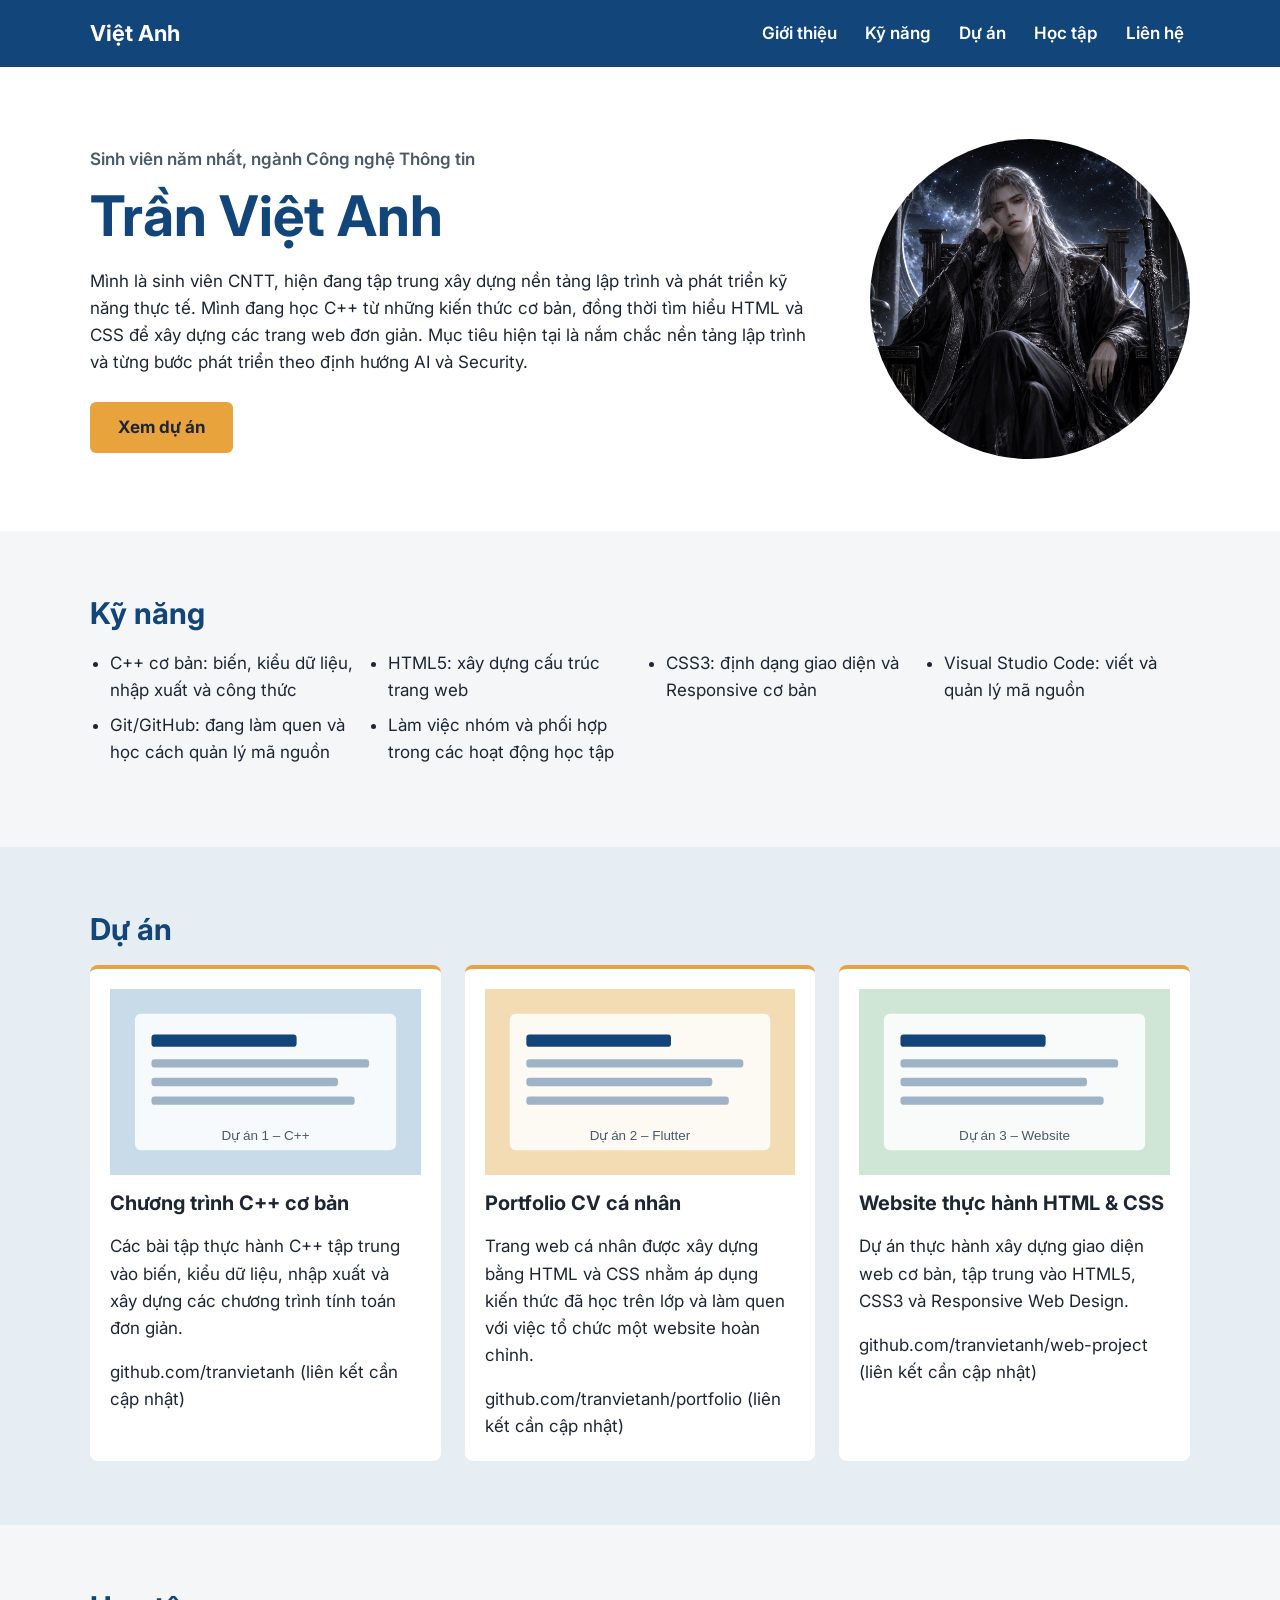
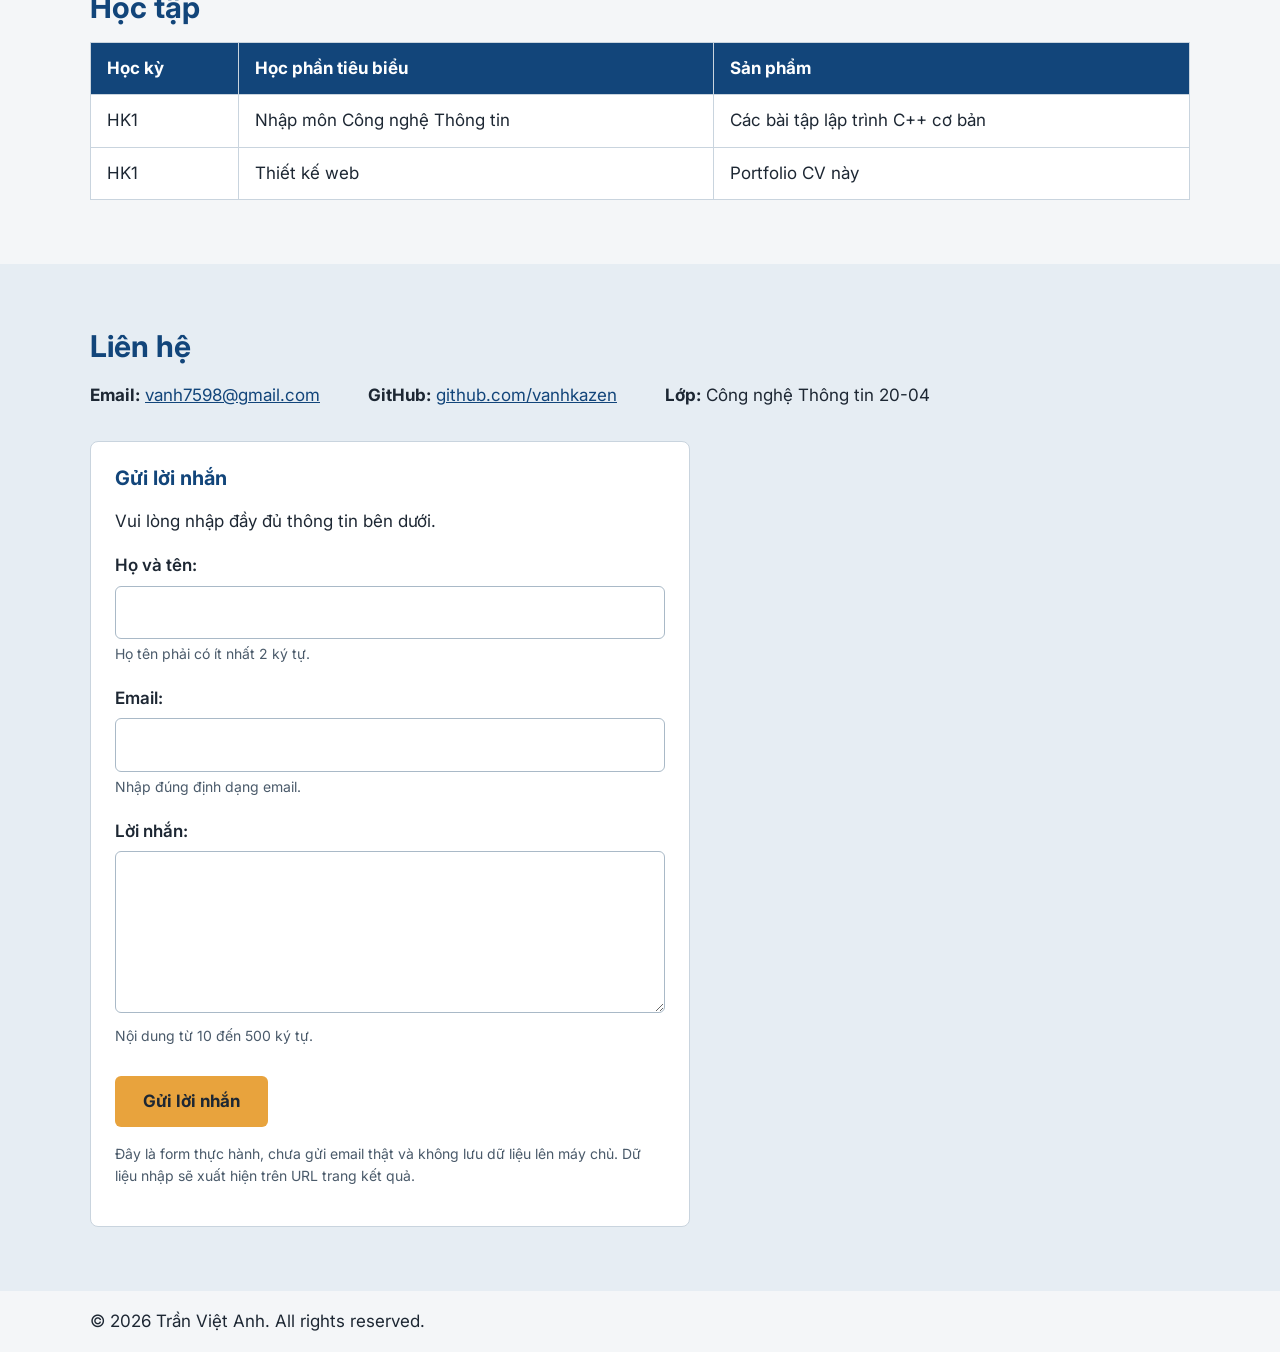
==== index.html @ d1bcacb1 "Add files via upload" ====
<!doctype html>
<html lang="vi">

<head>
  <meta charset="UTF-8" />
  <meta name="viewport" content="width=device-width, initial-scale=1.0" />
  <title>Trần Việt Anh - Portfolio CV</title>
  <link rel="preconnect" href="https://fonts.googleapis.com" />
  <link rel="stylesheet" href="https://fonts.googleapis.com/css2?family=Inter:wght@400;500;600;700&display=swap" />
  <link rel="stylesheet" href="css/style.css" />
</head>

<body>
  <header class="site-header">
    <div class="container">
      <a class="logo" href="#gioi-thieu">Việt Anh</a>
      <nav aria-label="Menu chính">
        <ul class="menu">
          <li><a href="#gioi-thieu">Giới thiệu</a></li>
          <li><a href="#ky-nang">Kỹ năng</a></li>
          <li><a href="#du-an">Dự án</a></li>
          <li><a href="#hoc-tap">Học tập</a></li>
          <li><a href="#lien-he">Liên hệ</a></li>
        </ul>
      </nav>
    </div>
  </header>

  <main id="noi-dung">
    <section id="gioi-thieu" class="hero">
      <div class="container hero-inner">
        <div class="hero-text">
          <p class="hero-role">
            Sinh viên năm nhất, ngành Công nghệ Thông tin
          </p>

          <h1>Trần Việt Anh</h1>

          <p>
            Mình là sinh viên CNTT, hiện đang tập trung xây dựng nền tảng lập
            trình và phát triển kỹ năng thực tế. Mình đang học C++ từ những
            kiến thức cơ bản, đồng thời tìm hiểu HTML và CSS để xây dựng các
            trang web đơn giản. Mục tiêu hiện tại là nắm chắc nền tảng lập
            trình và từng bước phát triển theo định hướng AI và Security.
          </p>

          <a class="button" href="#du-an">Xem dự án</a>
        </div>

        <img class="avatar" src="assets/791975572_1060704449904978_7434436045093909714_n.jpg"
          alt="Ảnh đại diện minh họa của Trần Việt Anh" />
      </div>
    </section>

    <section id="ky-nang" class="section">
      <div class="container">
        <h2>Kỹ năng</h2>

        <ul class="skills">
          <li>C++ cơ bản: biến, kiểu dữ liệu, nhập xuất và công thức</li>
          <li>HTML5: xây dựng cấu trúc trang web</li>
          <li>CSS3: định dạng giao diện và Responsive cơ bản</li>
          <li>Visual Studio Code: viết và quản lý mã nguồn</li>
          <li>Git/GitHub: đang làm quen và học cách quản lý mã nguồn</li>
          <li>Làm việc nhóm và phối hợp trong các hoạt động học tập</li>
        </ul>
      </div>
    </section>

    <section id="du-an" class="section section-alt">
      <div class="container">
        <h2>Dự án</h2>

        <div class="projects">
          <article class="card">
            <img src="assets/du-an-1.svg" alt="Giao diện dòng lệnh của chương trình C++" />

            <h3>Chương trình C++ cơ bản</h3>

            <p>
              Các bài tập thực hành C++ tập trung vào biến, kiểu dữ liệu, nhập
              xuất và xây dựng các chương trình tính toán đơn giản.
            </p>

            <span class="pending-link">
              github.com/tranvietanh (liên kết cần cập nhật)
            </span>
          </article>

          <article class="card">
            <img src="assets/du-an-2.svg" alt="Giao diện trang web cá nhân" />

            <h3>Portfolio CV cá nhân</h3>

            <p>
              Trang web cá nhân được xây dựng bằng HTML và CSS nhằm áp dụng
              kiến thức đã học trên lớp và làm quen với việc tổ chức một
              website hoàn chỉnh.
            </p>

            <span class="pending-link">
              github.com/tranvietanh/portfolio (liên kết cần cập nhật)
            </span>
          </article>

          <article class="card">
            <img src="assets/du-an-3.svg" alt="Trang web thực hành HTML và CSS" />

            <h3>Website thực hành HTML & CSS</h3>

            <p>
              Dự án thực hành xây dựng giao diện web cơ bản, tập trung vào
              HTML5, CSS3 và Responsive Web Design.
            </p>

            <span class="pending-link">
              github.com/tranvietanh/web-project (liên kết cần cập nhật)
            </span>
          </article>
        </div>
      </div>
    </section>

    <section id="hoc-tap" class="section">
      <div class="container">
        <h2>Học tập</h2>

        <table class="study">
          <thead>
            <tr>
              <th>Học kỳ</th>
              <th>Học phần tiêu biểu</th>
              <th>Sản phẩm</th>
            </tr>
          </thead>

          <tbody>
            <tr>
              <td>HK1</td>
              <td>Nhập môn Công nghệ Thông tin</td>
              <td>Các bài tập lập trình C++ cơ bản</td>
            </tr>

            <tr>
              <td>HK1</td>
              <td>Thiết kế web</td>
              <td>Portfolio CV này</td>
            </tr>
          </tbody>
        </table>
      </div>
    </section>


    <section id="lien-he" class="section section-alt">
      <div class="container">
        <h2>Liên hệ</h2>

        <ul class="contact">
          <li>
            <strong>Email:</strong>
            <a href="mailto:vanh7598@gmail.com">
              vanh7598@gmail.com
            </a>
          </li>

          <li>
            <strong>GitHub:</strong>
            <a href="https://github.com/vanhkazen" target="_blank" rel="noopener noreferrer">
              github.com/vanhkazen
            </a>
          </li>

          <li>
            <strong>Lớp:</strong> Công nghệ Thông tin 20-04
          </li>
        </ul>

        <!-- Form liên hệ - Lab 5 -->
        <form action="ket-qua.html" method="get" class="contact-form">
          <h3>Gửi lời nhắn</h3>
          <p>Vui lòng nhập đầy đủ thông tin bên dưới.</p>

          <div class="form-group">
            <label for="fullname">Họ và tên:</label>
            <input type="text" id="fullname" name="fullname" minlength="2" required aria-describedby="fullname-help" />
            <small id="fullname-help">
              Họ tên phải có ít nhất 2 ký tự.
            </small>
          </div>

          <div class="form-group">
            <label for="email">Email:</label>
            <input type="email" id="email" name="email" required aria-describedby="email-help" />
            <small id="email-help">
              Nhập đúng định dạng email.
            </small>
          </div>

          <div class="form-group">
            <label for="message">Lời nhắn:</label>
            <textarea id="message" name="message" rows="5" minlength="10" maxlength="500" required
              aria-describedby="message-help"></textarea>
            <small id="message-help">
              Nội dung từ 10 đến 500 ký tự.
            </small>
          </div>

          <button type="submit" class="button">
            Gửi lời nhắn
          </button>

          <p class="form-note">
            Đây là form thực hành, chưa gửi email thật
            và không lưu dữ liệu lên máy chủ.
            Dữ liệu nhập sẽ xuất hiện trên URL trang kết quả.
          </p>
        </form>
      </div>
    </section>

  </main>

  <footer class="site-footer">
    <div class="container">
      <p>© 2026 Trần Việt Anh. All rights reserved.</p>
    </div>
  </footer>
</body>

</html>
---- css/style.css ----
﻿
/* PORTFOLIO V5 - TRAN VIET ANH
   Nang cap tu CSS cu theo yeu cau Lab 5
*/
*,
*::before,
*::after {
  box-sizing: border-box;
}

html {
  scroll-behavior: smooth;
}

body {
  width: 100%;
  min-width: 0;
  margin: 0;
  font-family: "Inter", "Segoe UI", Arial, sans-serif;
  font-size: 1.0625rem;
  line-height: 1.6;
  color: #1d2733;
  background: #f4f6f8;
}

h1,
h2,
h3 {
  line-height: 1.25;
  margin: 0 0 1rem;
}

h2 {
  font-size: 1.875rem;
  color: #12457a;
}

a {
  color: #12457a;
}

a:focus-visible,
button:focus-visible,
input:focus-visible,
textarea:focus-visible {
  outline: 0.1875rem solid #e8a33d;
  outline-offset: 0.1875rem;
}

.container {
  width: 100%;
  max-width: 1148px;
  margin: 0 auto;
  padding: 0 1.5rem;
}

.section {
  padding: 4rem 0;
}

.section-alt {
  background: #e6edf3;
}

.site-header {
  background: #12457a;
  padding: 1rem 0;
}

.site-header .container {
  display: flex;
  justify-content: space-between;
  align-items: center;
  flex-wrap: wrap;
  gap: 1rem;
}

.logo {
  color: #ffffff;
  font-size: 1.375rem;
  font-weight: 700;
  text-decoration: none;
}

.menu {
  display: flex;
  gap: 0 1rem;
  list-style: none;
  flex-wrap: wrap;
  margin: 0;
  padding: 0;
  white-space: nowrap;
}

.menu a {
  display: inline-block;
  color: #ffffff;
  text-decoration: none;
  font-weight: 600;
  padding: 0.25rem 0.375rem;
  border-radius: 0.25rem;
  transition: background-color 180ms ease;
}

.menu a:hover {
  background-color: #28639b;
  text-decoration: underline;
}

.hero {
  background: #ffffff;
  padding: 4.5rem 0;
}

.hero-inner {
  display: flex;
  align-items: center;
  gap: 4rem;
  flex-wrap: wrap;
}

.hero-text {
  flex: 1;
  min-width: 0;
}

.hero-role {
  color: #4a5a6a;
  font-weight: 600;
  margin: 0 0 0.5rem;
}

.hero h1 {
  font-size: 3.5rem;
  color: #12457a;
}

.button {
  display: inline-block;
  margin-top: 0.5rem;
  padding: 0.75rem 1.75rem;
  background: #e8a33d;
  color: #1d2733;
  font: inherit;
  font-weight: 700;
  text-decoration: none;
  border: none;
  border-radius: 0.375rem;
  cursor: pointer;
  transition: background-color 180ms ease,
              transform 180ms ease;
}

.button:hover {
  background: #f4ba63;
  color: #1d2733;
}

.button:active {
  transform: translateY(0.0625rem);
}

.img {
  max-width: 100%;
  height: auto;
}

.avatar {
  width: 20rem;
  height: 20rem;
  max-width: 100%;
  border-radius: 50%;
  object-fit: cover;
}

.skills {
  display: grid;
  grid-template-columns: repeat(auto-fit, minmax(13.75rem, 1fr));
  gap: 0.5rem 2rem;
  padding-left: 1.25rem;
}

.projects {
  display: grid;
  grid-template-columns: repeat(auto-fit, minmax(15.625rem, 1fr));
  gap: 1.5rem;
}

.card {
  background: #ffffff;
  padding: 1.25rem;
  border-radius: 0.5rem;
  border-top: 0.25rem solid #e8a33d;
  transition: transform 180ms ease,
              box-shadow 180ms ease;
}

.card:hover,
.card:focus-within {
  transform: translateY(-0.25rem);
  box-shadow: 0 0.375rem 1rem rgba(0, 0, 0, 0.12);
}

.card a {
  overflow-wrap: anywhere;
}

.card img {
  width: 100%;
  max-width: 100%;
  height: auto;
  display: block;
  margin-bottom: 1rem;
}

.card h3 {
  font-size: 1.25rem;
}

.study {
  width: 100%;
  border-collapse: collapse;
  background: #ffffff;
}

.study th,
.study td {
  padding: 0.75rem 1rem;
  border: 0.0625rem solid #c9d4de;
  text-align: left;
}

.study th {
  background: #12457a;
  color: #ffffff;
}

.contact {
  display: flex;
  gap: 3rem;
  list-style: none;
  padding: 0;
  flex-wrap: wrap;
}

.contact-form {
  max-width: 37.5rem;
  margin-top: 2rem;
  padding: 1.5rem;
  background: #ffffff;
  border: 0.0625rem solid #c9d4de;
  border-radius: 0.5rem;
}

.contact-form h3 {
  color: #12457a;
}

.form-group {
  margin-bottom: 1.25rem;
}

.form-group label {
  display: block;
  margin-bottom: 0.375rem;
  font-weight: 600;
}

.form-group input,
.form-group textarea {
  width: 100%;
  min-width: 0;
  box-sizing: border-box;
  padding: 0.75rem;
  border: 0.0625rem solid #a9b9c7;
  border-radius: 0.375rem;
  font: inherit;
  background: #ffffff;
  color: #1d2733;
}

.form-group textarea {
  resize: vertical;
}

.form-group input:focus-visible,
.form-group textarea:focus-visible {
  border-color: #12457a;
  outline: 0.1875rem solid #e8a33d;
  outline-offset: 0.1875rem;
}

.form-group input:focus:invalid:not(:placeholder-shown),
.form-group textarea:focus:invalid:not(:placeholder-shown) {
  border-color: #b34343;
}

.form-group small {
  display: block;
  margin-top: 0.25rem;
  color: #4a5a6a;
  font-size: 0.875rem;
}

.form-note {
  margin-top: 1rem;
  font-size: 0.875rem;
  color: #4a5a6a;
}

.site-footer .container {
  display: flex;
  justify-content: space-between;
  align-items: center;
  flex-wrap: wrap;
  gap: 1rem;
}

@media (max-width: 768px) {
  .section {
    padding: 3rem 0;
  }

  .hero {
    padding: 3.5rem 0;
  }

  .hero-inner {
    gap: 2.5rem;
  }

  .hero h1 {
    font-size: 2.75rem;
  }

  .avatar {
    width: 16.25rem;
    height: 16.25rem;
  }

  .menu {
    gap: 1.25rem;
  }

  .study th,
  .study td {
    padding: 0.625rem 0.75rem;
  }
}

@media (max-width: 480px) {
  body {
    font-size: 1rem;
  }

  .container {
    padding: 0 1rem;
  }

  .site-header .container {
    flex-direction: column;
    align-items: flex-start;
  }

  .menu {
    flex-wrap: wrap;
    gap: 0.75rem 1.25rem;
    white-space: normal;
  }

  .hero-inner {
    flex-direction: column;
    align-items: center;
    text-align: center;
    gap: 2rem;
  }

  .hero h1 {
    font-size: 2.25rem;
  }

  .avatar {
    width: 13.75rem;
    height: 13.75rem;
  }

  .button {
    padding: 0.625rem 1.375rem;
  }

  .section {
    padding: 2.5rem 0;
  }

  h2 {
    font-size: 1.625rem;
  }

  .contact {
    flex-direction: column;
    gap: 0.75rem;
  }

  .contact-form {
    padding: 1rem;
  }
}
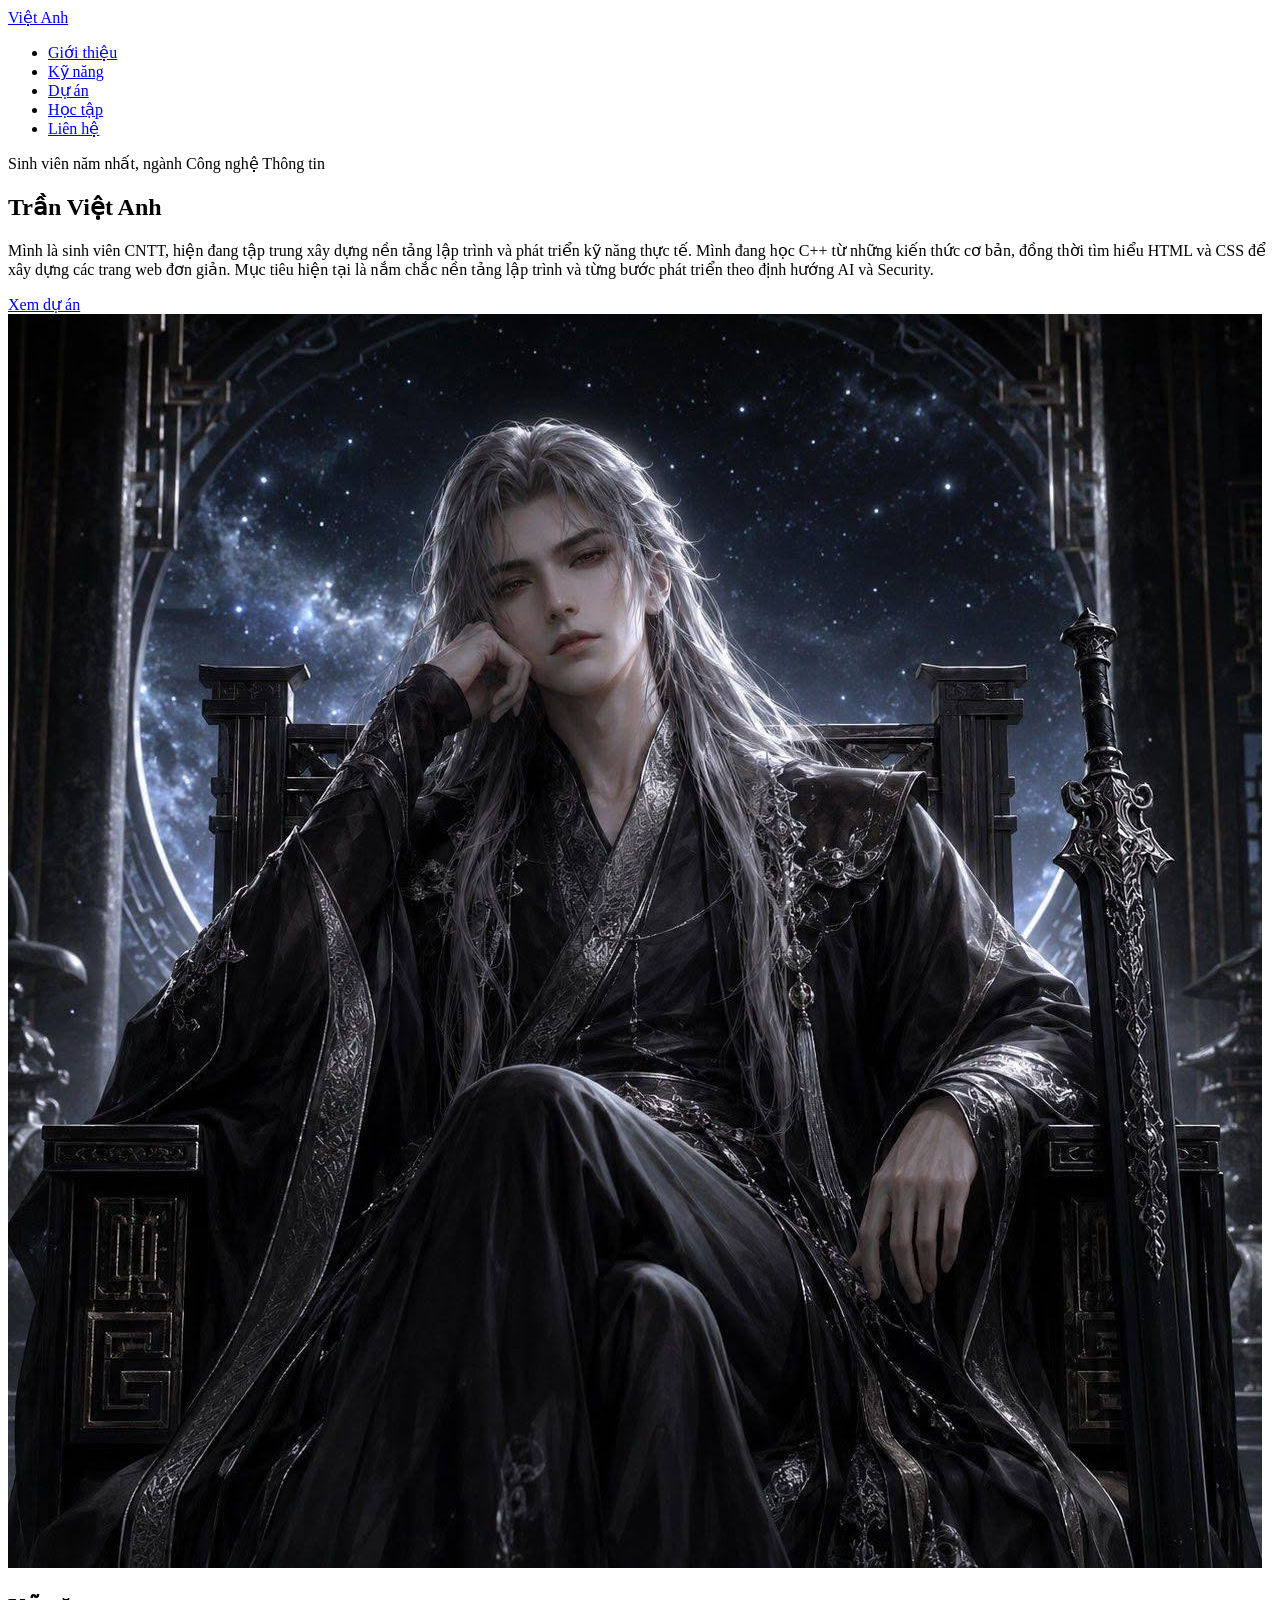
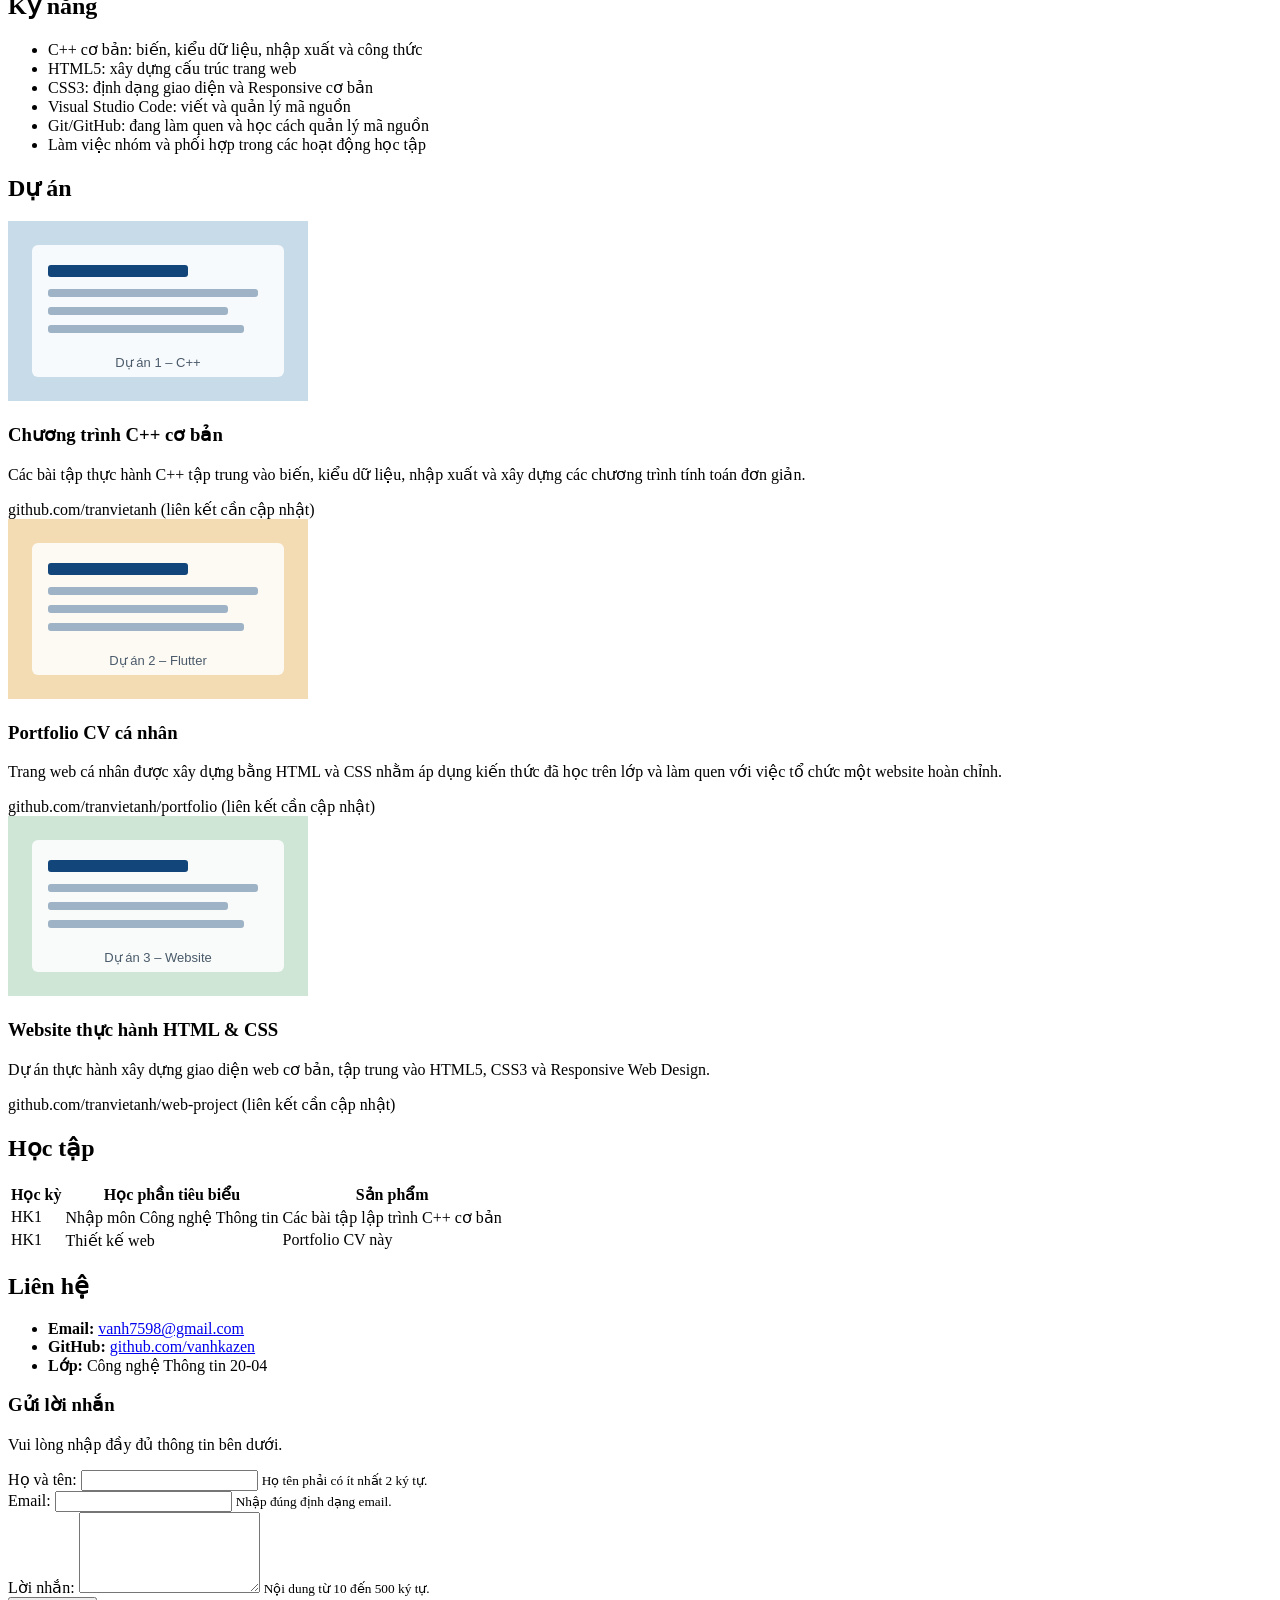
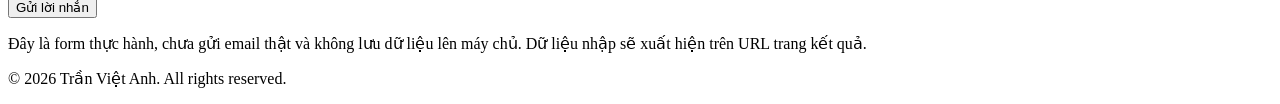
==== commit 2b0f1cc6: "chore: Luu ban ma nguon Portfolio goc truoc khi cai tien UI v7" ====
--- a/index.html
+++ b/index.html
@@ -7,7 +7,7 @@
   <title>Trần Việt Anh - Portfolio CV</title>
   <link rel="preconnect" href="https://fonts.googleapis.com" />
   <link rel="stylesheet" href="https://fonts.googleapis.com/css2?family=Inter:wght@400;500;600;700&display=swap" />
-  <link rel="stylesheet" href="css/style.css" />
+  <link rel="stylesheet" href="D:\CNTT20-04\portfolio\css\style.css" />
 </head>
 
 <body>
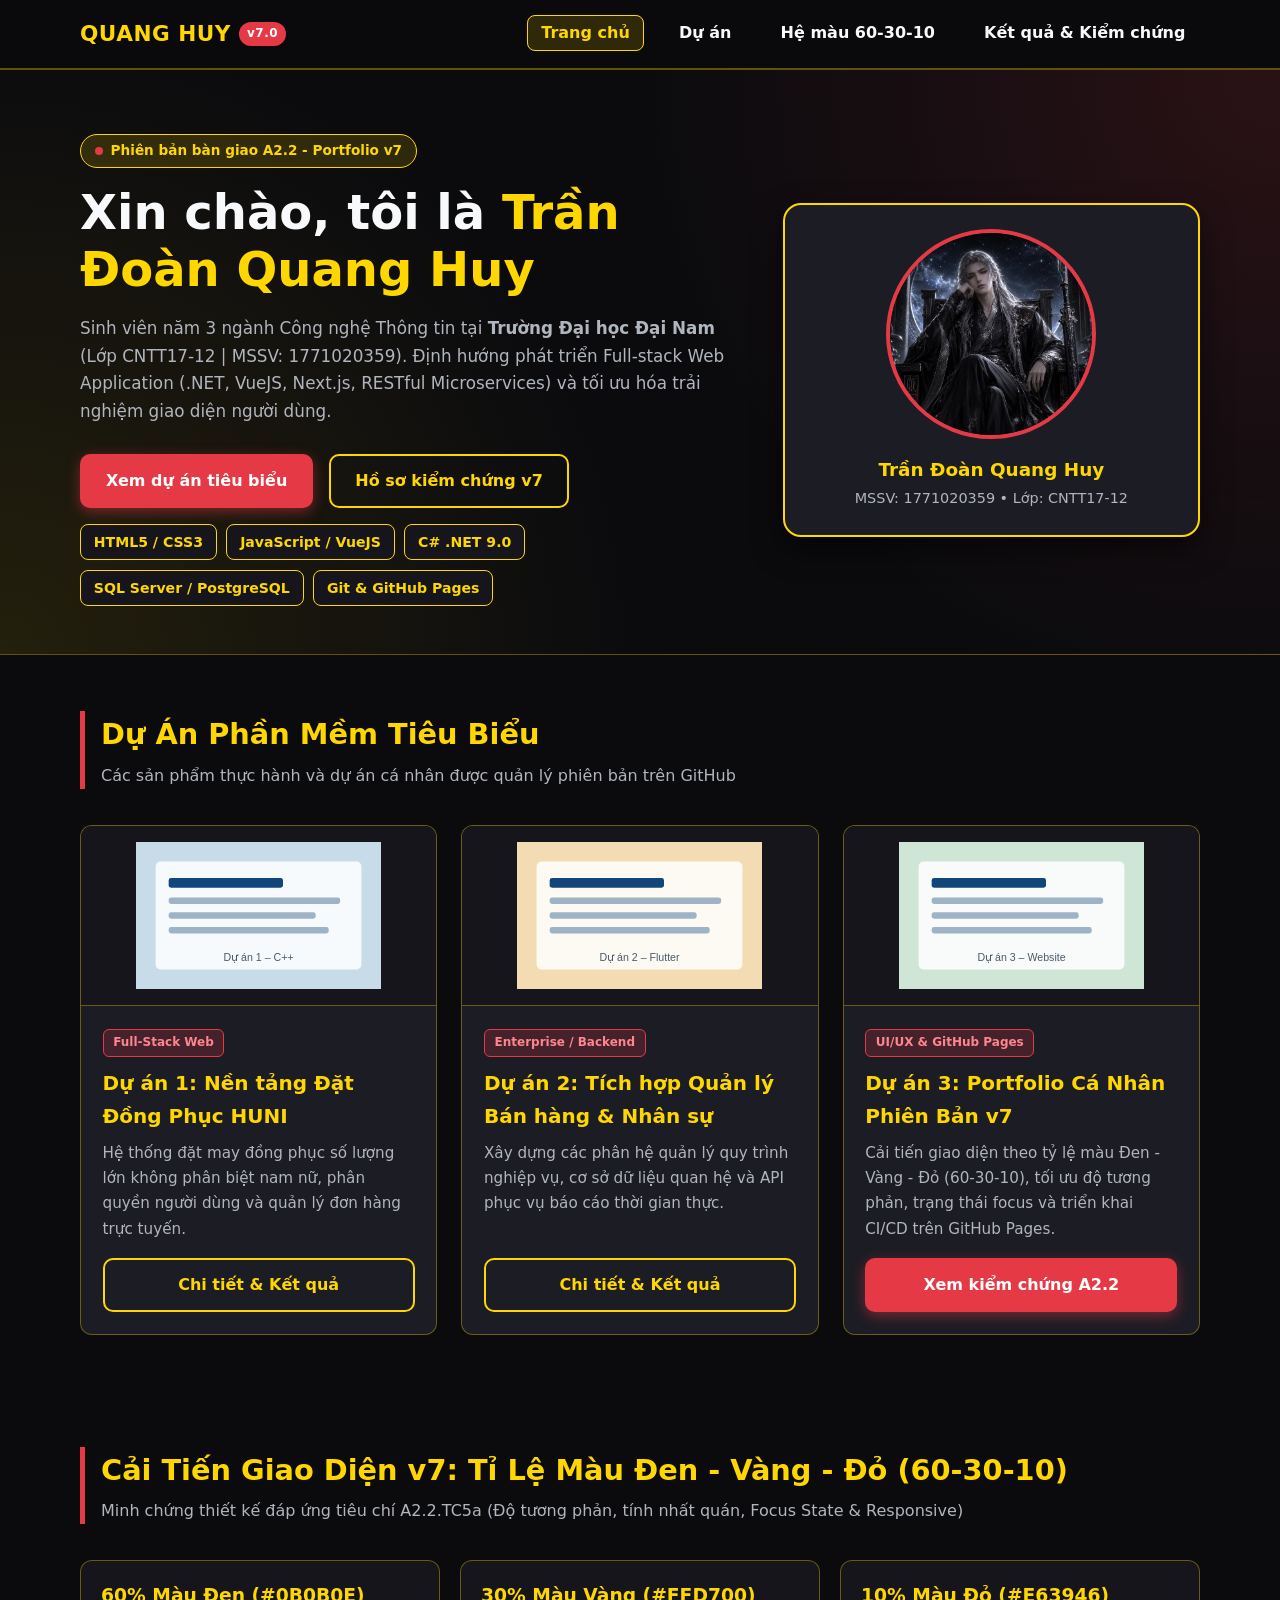
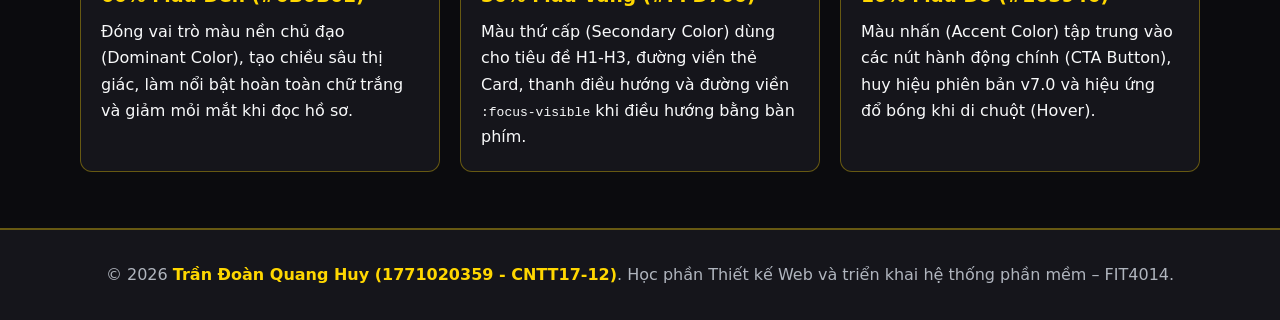
==== commit ee15df69: "feat(html): Cap nhat cau truc index.html va ket-qua.html dong bo giao dien v7" ====
--- a/index.html
+++ b/index.html
@@ -1,231 +1,155 @@
-<!doctype html>
+<!DOCTYPE html>
 <html lang="vi">
+<head>
+  <meta charset="UTF-8">
+  <meta name="viewport" content="width=device-width, initial-scale=1.0">
+  <title>Portfolio v7 | Trần Đoàn Quang Huy - FIT4014</title>
+  <link rel="stylesheet" href="./css/style.css">
+</head>
+<body>
 
-<head>
-  <meta charset="UTF-8" />
-  <meta name="viewport" content="width=device-width, initial-scale=1.0" />
-  <title>Trần Việt Anh - Portfolio CV</title>
-  <link rel="preconnect" href="https://fonts.googleapis.com" />
-  <link rel="stylesheet" href="https://fonts.googleapis.com/css2?family=Inter:wght@400;500;600;700&display=swap" />
-  <link rel="stylesheet" href="D:\CNTT20-04\portfolio\css\style.css" />
-</head>
-
-<body>
+  <!-- Header & Navigation -->
   <header class="site-header">
-    <div class="container">
-      <a class="logo" href="#gioi-thieu">Việt Anh</a>
-      <nav aria-label="Menu chính">
-        <ul class="menu">
-          <li><a href="#gioi-thieu">Giới thiệu</a></li>
-          <li><a href="#ky-nang">Kỹ năng</a></li>
+    <div class="container navbar">
+      <a href="./index.html" class="brand-logo">
+        QUANG HUY <span class="brand-badge">v7.0</span>
+      </a>
+      <nav aria-label="Điều hướng chính">
+        <ul class="nav-links">
+          <li><a href="./index.html" class="active">Trang chủ</a></li>
           <li><a href="#du-an">Dự án</a></li>
-          <li><a href="#hoc-tap">Học tập</a></li>
-          <li><a href="#lien-he">Liên hệ</a></li>
+          <li><a href="#cai-tien-ui">Hệ màu 60-30-10</a></li>
+          <li><a href="./ket-qua.html">Kết quả & Kiểm chứng</a></li>
         </ul>
       </nav>
     </div>
   </header>
 
-  <main id="noi-dung">
-    <section id="gioi-thieu" class="hero">
-      <div class="container hero-inner">
-        <div class="hero-text">
-          <p class="hero-role">
-            Sinh viên năm nhất, ngành Công nghệ Thông tin
+  <main>
+    <!-- Hero Section -->
+    <section class="hero">
+      <div class="container hero-grid">
+        <div class="hero-content">
+          <div class="version-pill">
+            <span class="version-dot"></span>
+            Phiên bản bàn giao A2.2 - Portfolio v7
+          </div>
+          <h1>Xin chào, tôi là <span class="highlight-gold">Trần Đoàn Quang Huy</span></h1>
+          <p>
+            Sinh viên năm 3 ngành Công nghệ Thông tin tại <strong>Trường Đại học Đại Nam</strong> (Lớp CNTT17-12 | MSSV: 1771020359). 
+            Định hướng phát triển Full-stack Web Application (.NET, VueJS, Next.js, RESTful Microservices) và tối ưu hóa trải nghiệm giao diện người dùng.
           </p>
-
-          <h1>Trần Việt Anh</h1>
-
-          <p>
-            Mình là sinh viên CNTT, hiện đang tập trung xây dựng nền tảng lập
-            trình và phát triển kỹ năng thực tế. Mình đang học C++ từ những
-            kiến thức cơ bản, đồng thời tìm hiểu HTML và CSS để xây dựng các
-            trang web đơn giản. Mục tiêu hiện tại là nắm chắc nền tảng lập
-            trình và từng bước phát triển theo định hướng AI và Security.
-          </p>
-
-          <a class="button" href="#du-an">Xem dự án</a>
+          <div class="cta-group">
+            <a href="#du-an" class="btn btn-primary">Xem dự án tiêu biểu</a>
+            <a href="./ket-qua.html" class="btn btn-outline-gold">Hồ sơ kiểm chứng v7</a>
+          </div>
+          <div class="skill-tags" aria-label="Kỹ năng công nghệ">
+            <span class="skill-tag">HTML5 / CSS3</span>
+            <span class="skill-tag">JavaScript / VueJS</span>
+            <span class="skill-tag">C# .NET 9.0</span>
+            <span class="skill-tag">SQL Server / PostgreSQL</span>
+            <span class="skill-tag">Git & GitHub Pages</span>
+          </div>
         </div>
 
-        <img class="avatar" src="assets/791975572_1060704449904978_7434436045093909714_n.jpg"
-          alt="Ảnh đại diện minh họa của Trần Việt Anh" />
+        <div class="hero-avatar-box">
+          <img 
+            src="./assets/791975572_1060704449904978_7434436045093909714_n.jpg" 
+            onerror="this.onerror=null; this.src='./assets/avatar.svg';" 
+            alt="Ảnh đại diện Trần Đoàn Quang Huy" 
+            class="avatar-img"
+          >
+          <div class="student-meta">
+            <strong>Trần Đoàn Quang Huy</strong>
+            <span>MSSV: 1771020359 • Lớp: CNTT17-12</span>
+          </div>
+        </div>
       </div>
     </section>
 
-    <section id="ky-nang" class="section">
+    <!-- Danh sách dự án (Sử dụng đúng tài nguyên trong thư mục assets/) -->
+    <section id="du-an">
       <div class="container">
-        <h2>Kỹ năng</h2>
+        <div class="section-header">
+          <h2>Dự Án Phần Mềm Tiêu Biểu</h2>
+          <p>Các sản phẩm thực hành và dự án cá nhân được quản lý phiên bản trên GitHub</p>
+        </div>
 
-        <ul class="skills">
-          <li>C++ cơ bản: biến, kiểu dữ liệu, nhập xuất và công thức</li>
-          <li>HTML5: xây dựng cấu trúc trang web</li>
-          <li>CSS3: định dạng giao diện và Responsive cơ bản</li>
-          <li>Visual Studio Code: viết và quản lý mã nguồn</li>
-          <li>Git/GitHub: đang làm quen và học cách quản lý mã nguồn</li>
-          <li>Làm việc nhóm và phối hợp trong các hoạt động học tập</li>
-        </ul>
-      </div>
-    </section>
-
-    <section id="du-an" class="section section-alt">
-      <div class="container">
-        <h2>Dự án</h2>
-
-        <div class="projects">
+        <div class="grid-3">
+          <!-- Dự án 1 -->
           <article class="card">
-            <img src="assets/du-an-1.svg" alt="Giao diện dòng lệnh của chương trình C++" />
-
-            <h3>Chương trình C++ cơ bản</h3>
-
-            <p>
-              Các bài tập thực hành C++ tập trung vào biến, kiểu dữ liệu, nhập
-              xuất và xây dựng các chương trình tính toán đơn giản.
-            </p>
-
-            <span class="pending-link">
-              github.com/tranvietanh (liên kết cần cập nhật)
-            </span>
+            <img src="./assets/du-an-1.svg" alt="Minh họa Dự án 1 - Hệ thống Web" class="card-thumb">
+            <div class="card-body">
+              <div>
+                <span class="card-tag">Full-Stack Web</span>
+                <h3>Dự án 1: Nền tảng Đặt Đồng Phục HUNI</h3>
+                <p>Hệ thống đặt may đồng phục số lượng lớn không phân biệt nam nữ, phân quyền người dùng và quản lý đơn hàng trực tuyến.</p>
+              </div>
+              <a href="./ket-qua.html" class="btn btn-outline-gold">Chi tiết & Kết quả</a>
+            </div>
           </article>
 
+          <!-- Dự án 2 -->
           <article class="card">
-            <img src="assets/du-an-2.svg" alt="Giao diện trang web cá nhân" />
-
-            <h3>Portfolio CV cá nhân</h3>
-
-            <p>
-              Trang web cá nhân được xây dựng bằng HTML và CSS nhằm áp dụng
-              kiến thức đã học trên lớp và làm quen với việc tổ chức một
-              website hoàn chỉnh.
-            </p>
-
-            <span class="pending-link">
-              github.com/tranvietanh/portfolio (liên kết cần cập nhật)
-            </span>
+            <img src="./assets/du-an-2.svg" alt="Minh họa Dự án 2 - Quản trị doanh nghiệp" class="card-thumb">
+            <div class="card-body">
+              <div>
+                <span class="card-tag">Enterprise / Backend</span>
+                <h3>Dự án 2: Tích hợp Quản lý Bán hàng & Nhân sự</h3>
+                <p>Xây dựng các phân hệ quản lý quy trình nghiệp vụ, cơ sở dữ liệu quan hệ và API phục vụ báo cáo thời gian thực.</p>
+              </div>
+              <a href="./ket-qua.html" class="btn btn-outline-gold">Chi tiết & Kết quả</a>
+            </div>
           </article>
 
+          <!-- Dự án 3 -->
           <article class="card">
-            <img src="assets/du-an-3.svg" alt="Trang web thực hành HTML và CSS" />
-
-            <h3>Website thực hành HTML & CSS</h3>
-
-            <p>
-              Dự án thực hành xây dựng giao diện web cơ bản, tập trung vào
-              HTML5, CSS3 và Responsive Web Design.
-            </p>
-
-            <span class="pending-link">
-              github.com/tranvietanh/web-project (liên kết cần cập nhật)
-            </span>
+            <img src="./assets/du-an-3.svg" alt="Minh họa Dự án 3 - Portfolio v7" class="card-thumb">
+            <div class="card-body">
+              <div>
+                <span class="card-tag">UI/UX & GitHub Pages</span>
+                <h3>Dự án 3: Portfolio Cá Nhân Phiên Bản v7</h3>
+                <p>Cải tiến giao diện theo tỷ lệ màu Đen - Vàng - Đỏ (60-30-10), tối ưu độ tương phản, trạng thái focus và triển khai CI/CD trên GitHub Pages.</p>
+              </div>
+              <a href="./ket-qua.html" class="btn btn-primary">Xem kiểm chứng A2.2</a>
+            </div>
           </article>
         </div>
       </div>
     </section>
 
-    <section id="hoc-tap" class="section">
+    <!-- Giải thích cải tiến giao diện (Phục vụ trực tiếp TC5a) -->
+    <section id="cai-tien-ui">
       <div class="container">
-        <h2>Học tập</h2>
+        <div class="section-header">
+          <h2>Cải Tiến Giao Diện v7: Tỉ Lệ Màu Đen - Vàng - Đỏ (60-30-10)</h2>
+          <p>Minh chứng thiết kế đáp ứng tiêu chí A2.2.TC5a (Độ tương phản, tính nhất quán, Focus State & Responsive)</p>
+        </div>
 
-        <table class="study">
-          <thead>
-            <tr>
-              <th>Học kỳ</th>
-              <th>Học phần tiêu biểu</th>
-              <th>Sản phẩm</th>
-            </tr>
-          </thead>
-
-          <tbody>
-            <tr>
-              <td>HK1</td>
-              <td>Nhập môn Công nghệ Thông tin</td>
-              <td>Các bài tập lập trình C++ cơ bản</td>
-            </tr>
-
-            <tr>
-              <td>HK1</td>
-              <td>Thiết kế web</td>
-              <td>Portfolio CV này</td>
-            </tr>
-          </tbody>
-        </table>
+        <div class="ratio-grid">
+          <div class="ratio-box">
+            <h3>60% Màu Đen (#0B0B0E)</h3>
+            <p>Đóng vai trò màu nền chủ đạo (Dominant Color), tạo chiều sâu thị giác, làm nổi bật hoàn toàn chữ trắng và giảm mỏi mắt khi đọc hồ sơ.</p>
+          </div>
+          <div class="ratio-box">
+            <h3>30% Màu Vàng (#FFD700)</h3>
+            <p>Màu thứ cấp (Secondary Color) dùng cho tiêu đề H1-H3, đường viền thẻ Card, thanh điều hướng và đường viền <code>:focus-visible</code> khi điều hướng bằng bàn phím.</p>
+          </div>
+          <div class="ratio-box">
+            <h3>10% Màu Đỏ (#E63946)</h3>
+            <p>Màu nhấn (Accent Color) tập trung vào các nút hành động chính (CTA Button), huy hiệu phiên bản v7.0 và hiệu ứng đổ bóng khi di chuột (Hover).</p>
+          </div>
+        </div>
       </div>
     </section>
-
-
-    <section id="lien-he" class="section section-alt">
-      <div class="container">
-        <h2>Liên hệ</h2>
-
-        <ul class="contact">
-          <li>
-            <strong>Email:</strong>
-            <a href="mailto:vanh7598@gmail.com">
-              vanh7598@gmail.com
-            </a>
-          </li>
-
-          <li>
-            <strong>GitHub:</strong>
-            <a href="https://github.com/vanhkazen" target="_blank" rel="noopener noreferrer">
-              github.com/vanhkazen
-            </a>
-          </li>
-
-          <li>
-            <strong>Lớp:</strong> Công nghệ Thông tin 20-04
-          </li>
-        </ul>
-
-        <!-- Form liên hệ - Lab 5 -->
-        <form action="ket-qua.html" method="get" class="contact-form">
-          <h3>Gửi lời nhắn</h3>
-          <p>Vui lòng nhập đầy đủ thông tin bên dưới.</p>
-
-          <div class="form-group">
-            <label for="fullname">Họ và tên:</label>
-            <input type="text" id="fullname" name="fullname" minlength="2" required aria-describedby="fullname-help" />
-            <small id="fullname-help">
-              Họ tên phải có ít nhất 2 ký tự.
-            </small>
-          </div>
-
-          <div class="form-group">
-            <label for="email">Email:</label>
-            <input type="email" id="email" name="email" required aria-describedby="email-help" />
-            <small id="email-help">
-              Nhập đúng định dạng email.
-            </small>
-          </div>
-
-          <div class="form-group">
-            <label for="message">Lời nhắn:</label>
-            <textarea id="message" name="message" rows="5" minlength="10" maxlength="500" required
-              aria-describedby="message-help"></textarea>
-            <small id="message-help">
-              Nội dung từ 10 đến 500 ký tự.
-            </small>
-          </div>
-
-          <button type="submit" class="button">
-            Gửi lời nhắn
-          </button>
-
-          <p class="form-note">
-            Đây là form thực hành, chưa gửi email thật
-            và không lưu dữ liệu lên máy chủ.
-            Dữ liệu nhập sẽ xuất hiện trên URL trang kết quả.
-          </p>
-        </form>
-      </div>
-    </section>
-
   </main>
 
+  <!-- Footer -->
   <footer class="site-footer">
     <div class="container">
-      <p>© 2026 Trần Việt Anh. All rights reserved.</p>
+      <p>© 2026 <strong>Trần Đoàn Quang Huy (1771020359 - CNTT17-12)</strong>. Học phần Thiết kế Web và triển khai hệ thống phần mềm – FIT4014.</p>
     </div>
   </footer>
+
 </body>
-
 </html>
--- a/css/style.css
+++ b/css/style.css
@@ -0,0 +1,457 @@
+﻿/* ==========================================================================
+   PORTFOLIO V7 - HỆ THỐNG GIAO DIỆN ĐEN (60%) - VÀNG (30%) - ĐỎ (10%)
+   Đáp ứng tiêu chí A2.2.TC5a: Tương phản chuẩn WCAG AAA, Focus State, Responsive
+   ========================================================================== */
+
+:root {
+  /* 60% - Màu Đen chủ đạo (Dominant Background & Surface) */
+  --bg-primary: #0b0b0e;
+  --bg-secondary: #15151b;
+  --bg-card: #1c1c24;
+
+  /* 30% - Màu Vàng thứ cấp (Secondary Brand, Typography Accent, Borders) */
+  --gold-primary: #ffd700;
+  --gold-secondary: #f59e0b;
+  --gold-muted: rgba(255, 215, 0, 0.15);
+  --gold-border: rgba(255, 215, 0, 0.35);
+
+  /* 10% - Màu Đỏ điểm nhấn (Accent CTA, Badges, Active States) */
+  --red-accent: #e63946;
+  --red-hover: #ff4d5a;
+  --red-glow: rgba(230, 57, 70, 0.45);
+
+  /* Màu chữ đảm bảo độ tương phản cao trên nền đen */
+  --text-main: #f8f9fa;
+  --text-muted: #b0b5be;
+
+  /* Thông số bố cục */
+  --radius-md: 12px;
+  --radius-lg: 18px;
+  --transition: all 0.28s cubic-bezier(0.4, 0, 0.2, 1);
+  --max-width: 1120px;
+}
+
+* {
+  box-sizing: border-box;
+  margin: 0;
+  padding: 0;
+}
+
+html {
+  scroll-behavior: smooth;
+}
+
+body {
+  background-color: var(--bg-primary);
+  color: var(--text-main);
+  font-family: system-ui, -apple-system, 'Segoe UI', Roboto, Helvetica, Arial, sans-serif;
+  line-height: 1.65;
+  min-height: 100vh;
+  display: flex;
+  flex-direction: column;
+}
+
+/* Cải tiến khả năng truy cập bàn phím (Focus State - Mục 4.1 Rubric) */
+a:focus-visible,
+button:focus-visible,
+.btn:focus-visible {
+  outline: 3px solid var(--gold-primary);
+  outline-offset: 3px;
+  box-shadow: 0 0 0 6px rgba(230, 57, 70, 0.35);
+}
+
+.container {
+  width: 92%;
+  max-width: var(--max-width);
+  margin: 0 auto;
+}
+
+/* ================= HEADER & NAVIGATION ================= */
+.site-header {
+  background-color: rgba(11, 11, 14, 0.92);
+  backdrop-filter: blur(10px);
+  border-bottom: 2px solid var(--gold-border);
+  position: sticky;
+  top: 0;
+  z-index: 100;
+}
+
+.navbar {
+  display: flex;
+  justify-content: space-between;
+  align-items: center;
+  padding: 1rem 0;
+  gap: 1rem;
+}
+
+.brand-logo {
+  font-size: 1.35rem;
+  font-weight: 800;
+  color: var(--gold-primary);
+  text-decoration: none;
+  letter-spacing: 0.5px;
+  display: flex;
+  align-items: center;
+  gap: 0.5rem;
+}
+
+.brand-badge {
+  background-color: var(--red-accent);
+  color: #ffffff;
+  font-size: 0.75rem;
+  padding: 0.15rem 0.5rem;
+  border-radius: 999px;
+  font-weight: 700;
+}
+
+.nav-links {
+  display: flex;
+  list-style: none;
+  gap: 1.25rem;
+  align-items: center;
+}
+
+.nav-links a {
+  color: var(--text-main);
+  text-decoration: none;
+  font-weight: 600;
+  padding: 0.45rem 0.85rem;
+  border-radius: 8px;
+  border: 1px solid transparent;
+  transition: var(--transition);
+}
+
+.nav-links a:hover,
+.nav-links a.active {
+  color: var(--gold-primary);
+  border-color: var(--gold-primary);
+  background-color: var(--gold-muted);
+}
+
+/* ================= HERO SECTION ================= */
+.hero {
+  padding: 4rem 0 3rem;
+  background: radial-gradient(circle at top right, rgba(230, 57, 70, 0.14), transparent 45%),
+              radial-gradient(circle at bottom left, rgba(255, 215, 0, 0.1), transparent 45%);
+  border-bottom: 1px solid var(--gold-border);
+}
+
+.hero-grid {
+  display: grid;
+  grid-template-columns: 1.35fr 0.85fr;
+  gap: 2.5rem;
+  align-items: center;
+}
+
+.version-pill {
+  display: inline-flex;
+  align-items: center;
+  gap: 0.5rem;
+  background-color: var(--gold-muted);
+  border: 1px solid var(--gold-primary);
+  color: var(--gold-primary);
+  padding: 0.3rem 0.85rem;
+  border-radius: 999px;
+  font-size: 0.85rem;
+  font-weight: 700;
+  margin-bottom: 1rem;
+}
+
+.version-dot {
+  width: 8px;
+  height: 8px;
+  background-color: var(--red-accent);
+  border-radius: 50%;
+}
+
+.hero-content h1 {
+  font-size: clamp(2rem, 4vw, 3rem);
+  line-height: 1.2;
+  margin-bottom: 1rem;
+  color: var(--text-main);
+}
+
+.hero-content h1 .highlight-gold {
+  color: var(--gold-primary);
+}
+
+.hero-content p {
+  color: var(--text-muted);
+  font-size: 1.05rem;
+  margin-bottom: 1.75rem;
+}
+
+.cta-group {
+  display: flex;
+  flex-wrap: wrap;
+  gap: 1rem;
+}
+
+/* 10% Đỏ - Call To Action Buttons */
+.btn {
+  display: inline-flex;
+  align-items: center;
+  justify-content: center;
+  padding: 0.75rem 1.5rem;
+  border-radius: 10px;
+  font-weight: 700;
+  text-decoration: none;
+  cursor: pointer;
+  transition: var(--transition);
+  border: 2px solid transparent;
+}
+
+.btn-primary {
+  background-color: var(--red-accent);
+  color: #ffffff;
+  box-shadow: 0 4px 14px var(--red-glow);
+}
+
+.btn-primary:hover {
+  background-color: var(--red-hover);
+  transform: translateY(-2px);
+  box-shadow: 0 6px 20px var(--red-glow);
+}
+
+.btn-outline-gold {
+  background-color: transparent;
+  color: var(--gold-primary);
+  border-color: var(--gold-primary);
+}
+
+.btn-outline-gold:hover {
+  background-color: var(--gold-primary);
+  color: #0b0b0e;
+  transform: translateY(-2px);
+}
+
+.hero-avatar-box {
+  display: flex;
+  flex-direction: column;
+  align-items: center;
+  background-color: var(--bg-card);
+  padding: 1.5rem;
+  border-radius: var(--radius-lg);
+  border: 2px solid var(--gold-primary);
+  box-shadow: 0 12px 30px rgba(0, 0, 0, 0.6);
+}
+
+.avatar-img {
+  width: 210px;
+  height: 210px;
+  object-fit: cover;
+  border-radius: 50%;
+  border: 4px solid var(--red-accent);
+  margin-bottom: 1rem;
+  background-color: var(--bg-secondary);
+}
+
+.student-meta {
+  text-align: center;
+}
+
+.student-meta strong {
+  display: block;
+  color: var(--gold-primary);
+  font-size: 1.15rem;
+}
+
+.student-meta span {
+  font-size: 0.9rem;
+  color: var(--text-muted);
+}
+
+/* ================= SECTIONS & CARDS ================= */
+section {
+  padding: 3.5rem 0;
+}
+
+.section-header {
+  margin-bottom: 2.25rem;
+  border-left: 5px solid var(--red-accent);
+  padding-left: 1rem;
+}
+
+.section-header h2 {
+  color: var(--gold-primary);
+  font-size: 1.8rem;
+  margin-bottom: 0.25rem;
+}
+
+.section-header p {
+  color: var(--text-muted);
+}
+
+.grid-3 {
+  display: grid;
+  grid-template-columns: repeat(auto-fit, minmax(290px, 1fr));
+  gap: 1.5rem;
+}
+
+.card {
+  background-color: var(--bg-card);
+  border: 1px solid var(--gold-border);
+  border-radius: var(--radius-md);
+  overflow: hidden;
+  transition: var(--transition);
+  display: flex;
+  flex-direction: column;
+}
+
+.card:hover {
+  transform: translateY(-5px);
+  border-color: var(--red-accent);
+  box-shadow: 0 10px 25px rgba(230, 57, 70, 0.22);
+}
+
+.card-thumb {
+  width: 100%;
+  height: 180px;
+  object-fit: contain;
+  background-color: var(--bg-secondary);
+  padding: 1rem;
+  border-bottom: 1px solid var(--gold-border);
+}
+
+.card-body {
+  padding: 1.35rem;
+  flex: 1;
+  display: flex;
+  flex-direction: column;
+  justify-content: space-between;
+}
+
+.card-tag {
+  display: inline-block;
+  background-color: rgba(230, 57, 70, 0.2);
+  color: #ff858f;
+  border: 1px solid var(--red-accent);
+  font-size: 0.75rem;
+  font-weight: 700;
+  padding: 0.2rem 0.6rem;
+  border-radius: 6px;
+  margin-bottom: 0.65rem;
+  width: fit-content;
+}
+
+.card-body h3 {
+  color: var(--gold-primary);
+  margin-bottom: 0.5rem;
+  font-size: 1.25rem;
+}
+
+.card-body p {
+  color: var(--text-muted);
+  font-size: 0.95rem;
+  margin-bottom: 1rem;
+}
+
+/* ================= SKILLS & COLOR RATIO SHOWCASE ================= */
+.ratio-grid {
+  display: grid;
+  grid-template-columns: repeat(auto-fit, minmax(240px, 1fr));
+  gap: 1.25rem;
+}
+
+.ratio-box {
+  background-color: var(--bg-secondary);
+  border: 1px solid var(--gold-border);
+  border-radius: var(--radius-md);
+  padding: 1.25rem;
+}
+
+.ratio-box h3 {
+  color: var(--gold-primary);
+  margin-bottom: 0.4rem;
+}
+
+.skill-tags {
+  display: flex;
+  flex-wrap: wrap;
+  gap: 0.6rem;
+  margin-top: 1rem;
+}
+
+.skill-tag {
+  background-color: var(--bg-secondary);
+  border: 1px solid var(--gold-primary);
+  color: var(--gold-primary);
+  padding: 0.35rem 0.8rem;
+  border-radius: 8px;
+  font-size: 0.88rem;
+  font-weight: 600;
+}
+
+/* ================= TABLES (TRANG KẾT QUẢ & KIỂM CHỨNG) ================= */
+.table-responsive {
+  overflow-x: auto;
+  border-radius: var(--radius-md);
+  border: 1px solid var(--gold-border);
+  background-color: var(--bg-card);
+}
+
+table {
+  width: 100%;
+  border-collapse: collapse;
+  text-align: left;
+}
+
+th, td {
+  padding: 0.95rem 1rem;
+  border-bottom: 1px solid rgba(255, 215, 0, 0.15);
+}
+
+th {
+  background-color: var(--bg-secondary);
+  color: var(--gold-primary);
+  font-weight: 700;
+}
+
+tr:hover td {
+  background-color: rgba(255, 215, 0, 0.05);
+}
+
+.status-ok {
+  background-color: rgba(230, 57, 70, 0.18);
+  color: var(--gold-primary);
+  border: 1px solid var(--gold-primary);
+  padding: 0.2rem 0.6rem;
+  border-radius: 6px;
+  font-weight: 700;
+  font-size: 0.82rem;
+}
+
+/* ================= FOOTER ================= */
+.site-footer {
+  margin-top: auto;
+  background-color: var(--bg-secondary);
+  border-top: 2px solid var(--gold-border);
+  padding: 2rem 0;
+  text-align: center;
+  color: var(--text-muted);
+}
+
+.site-footer strong {
+  color: var(--gold-primary);
+}
+
+/* ================= RESPONSIVE (MOBILE & TABLET) ================= */
+@media (max-width: 768px) {
+  .hero-grid {
+    grid-template-columns: 1fr;
+    text-align: center;
+  }
+
+  .cta-group {
+    justify-content: center;
+  }
+
+  .navbar {
+    flex-direction: column;
+  }
+
+  .nav-links {
+    flex-wrap: wrap;
+    justify-content: center;
+  }
+}
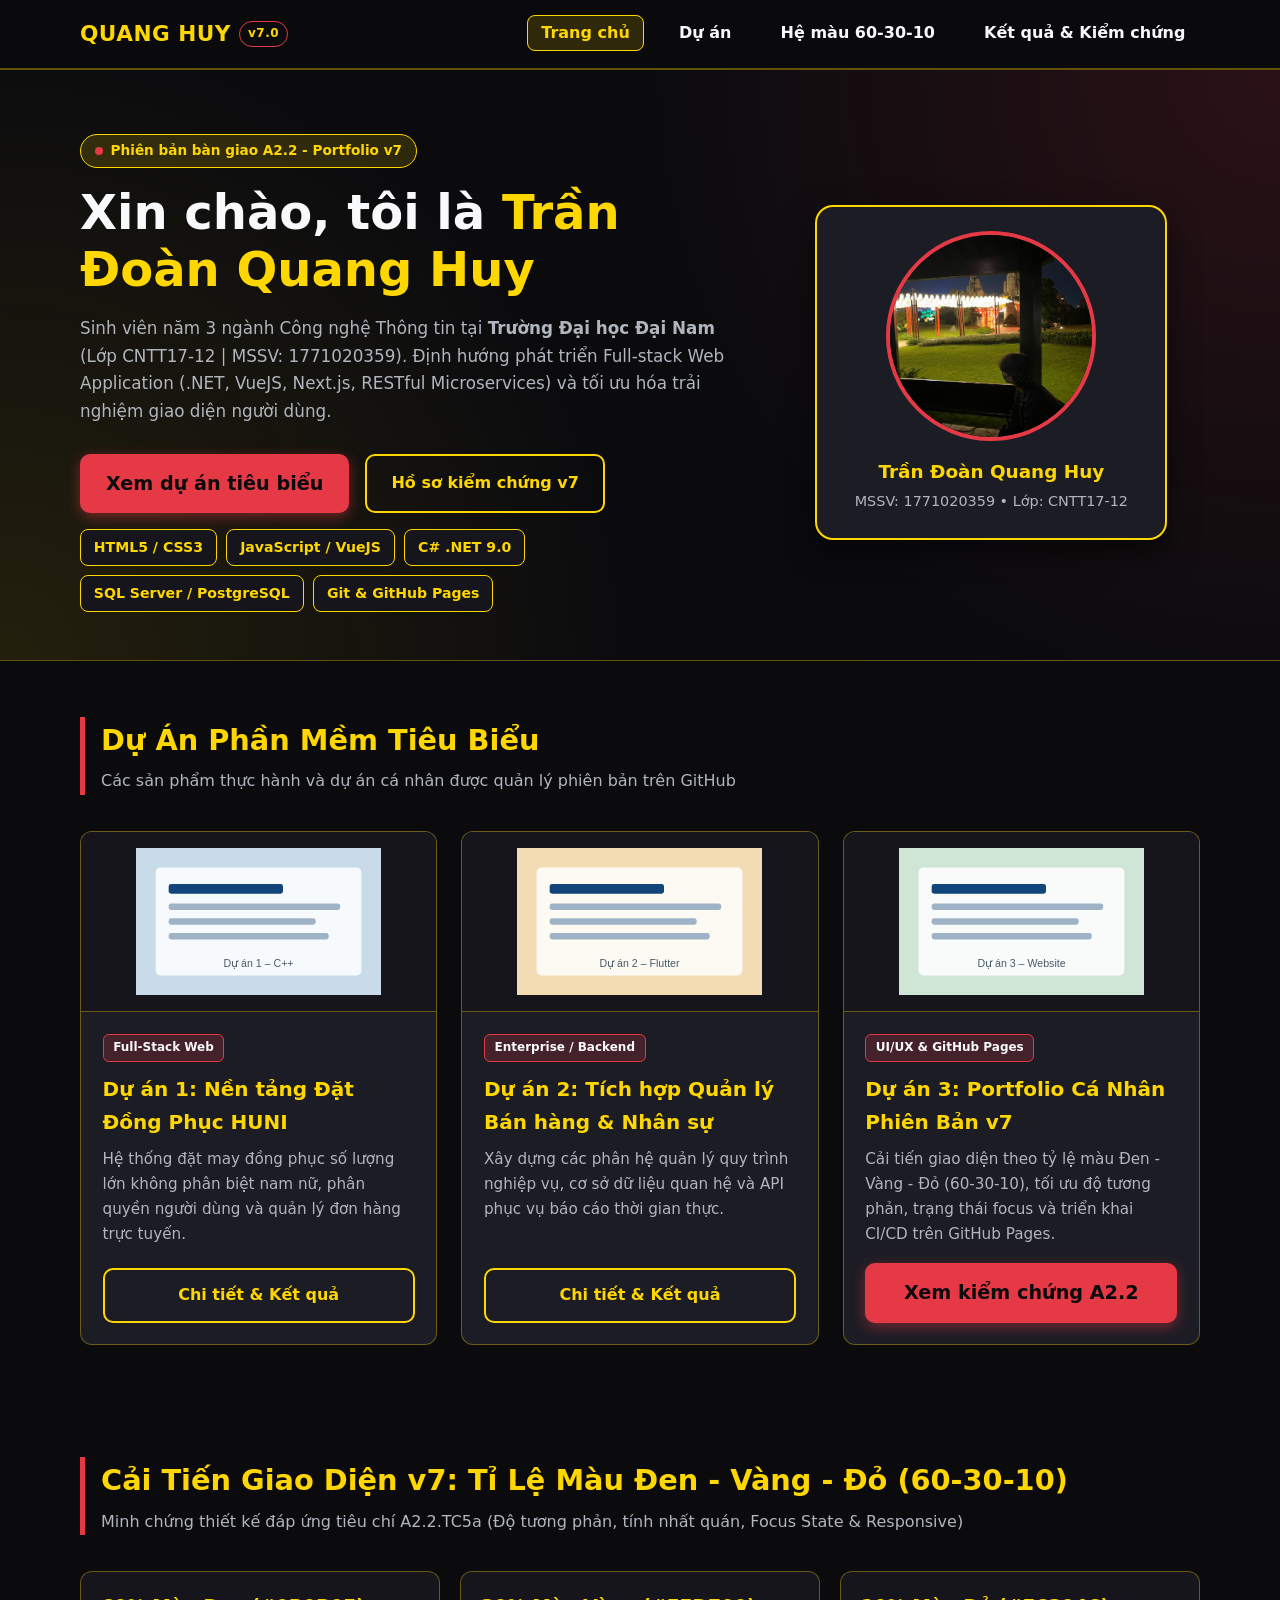
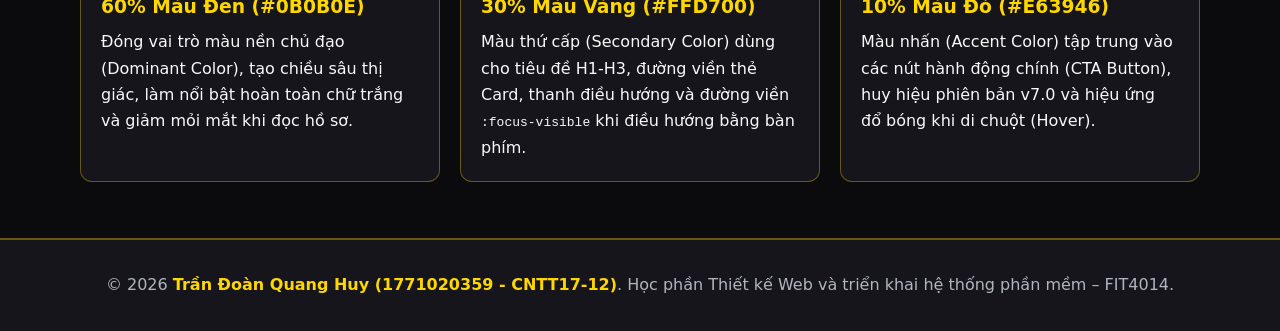
==== commit 9412c497: "thay avatar" ====
--- a/index.html
+++ b/index.html
@@ -54,7 +54,7 @@
 
         <div class="hero-avatar-box">
           <img 
-            src="./assets/791975572_1060704449904978_7434436045093909714_n.jpg" 
+            src="./assets/c.jpg" 
             onerror="this.onerror=null; this.src='./assets/avatar.svg';" 
             alt="Ảnh đại diện Trần Đoàn Quang Huy" 
             class="avatar-img"
--- a/css/style.css
+++ b/css/style.css
@@ -39,6 +39,7 @@
 
 html {
   scroll-behavior: smooth;
+  scroll-padding-top: 5rem;
 }
 
 body {
@@ -57,7 +58,7 @@
 .btn:focus-visible {
   outline: 3px solid var(--gold-primary);
   outline-offset: 3px;
-  box-shadow: 0 0 0 6px rgba(230, 57, 70, 0.35);
+  box-shadow: 0 0 0 6px var(--red-glow);
 }
 
 .container {
@@ -96,12 +97,13 @@
 }
 
 .brand-badge {
-  background-color: var(--red-accent);
-  color: #ffffff;
+  background-color: var(--bg-primary);
+  color: var(--gold-primary);
   font-size: 0.75rem;
   padding: 0.15rem 0.5rem;
   border-radius: 999px;
   font-weight: 700;
+  border: 1px solid var(--red-accent);
 }
 
 .nav-links {
@@ -143,6 +145,13 @@
   align-items: center;
 }
 
+.hero-content,
+.hero-avatar-box,
+.card,
+.ratio-box {
+  min-width: 0;
+}
+
 .version-pill {
   display: inline-flex;
   align-items: center;
@@ -203,7 +212,8 @@
 
 .btn-primary {
   background-color: var(--red-accent);
-  color: #ffffff;
+  color: var(--bg-primary);
+  font-size: 1.2rem;
   box-shadow: 0 4px 14px var(--red-glow);
 }
 
@@ -234,11 +244,15 @@
   border-radius: var(--radius-lg);
   border: 2px solid var(--gold-primary);
   box-shadow: 0 12px 30px rgba(0, 0, 0, 0.6);
+  width: 100%;
+  max-width: 22rem;
+  justify-self: center;
 }
 
 .avatar-img {
-  width: 210px;
-  height: 210px;
+  width: min(210px, 70vw);
+  aspect-ratio: 1;
+  height: auto;
   object-fit: cover;
   border-radius: 50%;
   border: 4px solid var(--red-accent);
@@ -284,7 +298,7 @@
 
 .grid-3 {
   display: grid;
-  grid-template-columns: repeat(auto-fit, minmax(290px, 1fr));
+  grid-template-columns: repeat(auto-fit, minmax(min(100%, 290px), 1fr));
   gap: 1.5rem;
 }
 
@@ -324,7 +338,7 @@
 .card-tag {
   display: inline-block;
   background-color: rgba(230, 57, 70, 0.2);
-  color: #ff858f;
+  color: var(--text-main);
   border: 1px solid var(--red-accent);
   font-size: 0.75rem;
   font-weight: 700;
@@ -349,7 +363,7 @@
 /* ================= SKILLS & COLOR RATIO SHOWCASE ================= */
 .ratio-grid {
   display: grid;
-  grid-template-columns: repeat(auto-fit, minmax(240px, 1fr));
+  grid-template-columns: repeat(auto-fit, minmax(min(100%, 240px), 1fr));
   gap: 1.25rem;
 }
 
@@ -437,6 +451,10 @@
 
 /* ================= RESPONSIVE (MOBILE & TABLET) ================= */
 @media (max-width: 768px) {
+  html {
+    scroll-padding-top: 1rem;
+  }
+
   .hero-grid {
     grid-template-columns: 1fr;
     text-align: center;
@@ -454,4 +472,53 @@
     flex-wrap: wrap;
     justify-content: center;
   }
+}
+
+@media (max-width: 480px) {
+  .container {
+    width: min(100% - 2rem, var(--max-width));
+  }
+
+  .hero {
+    padding: 2.75rem 0 2.25rem;
+  }
+
+  section {
+    padding: 2.5rem 0;
+  }
+
+  .nav-links {
+    gap: 0.35rem;
+  }
+
+  .nav-links a {
+    padding: 0.4rem 0.55rem;
+  }
+
+  .cta-group {
+    flex-direction: column;
+    align-items: stretch;
+  }
+
+  .btn {
+    width: 100%;
+  }
+
+  .hero-avatar-box {
+    padding: 1.25rem;
+  }
+}
+
+@media (prefers-reduced-motion: reduce) {
+  html {
+    scroll-behavior: auto;
+  }
+
+  *,
+  *::before,
+  *::after {
+    transition-duration: 0.01ms !important;
+    animation-duration: 0.01ms !important;
+    animation-iteration-count: 1 !important;
+  }
 }
